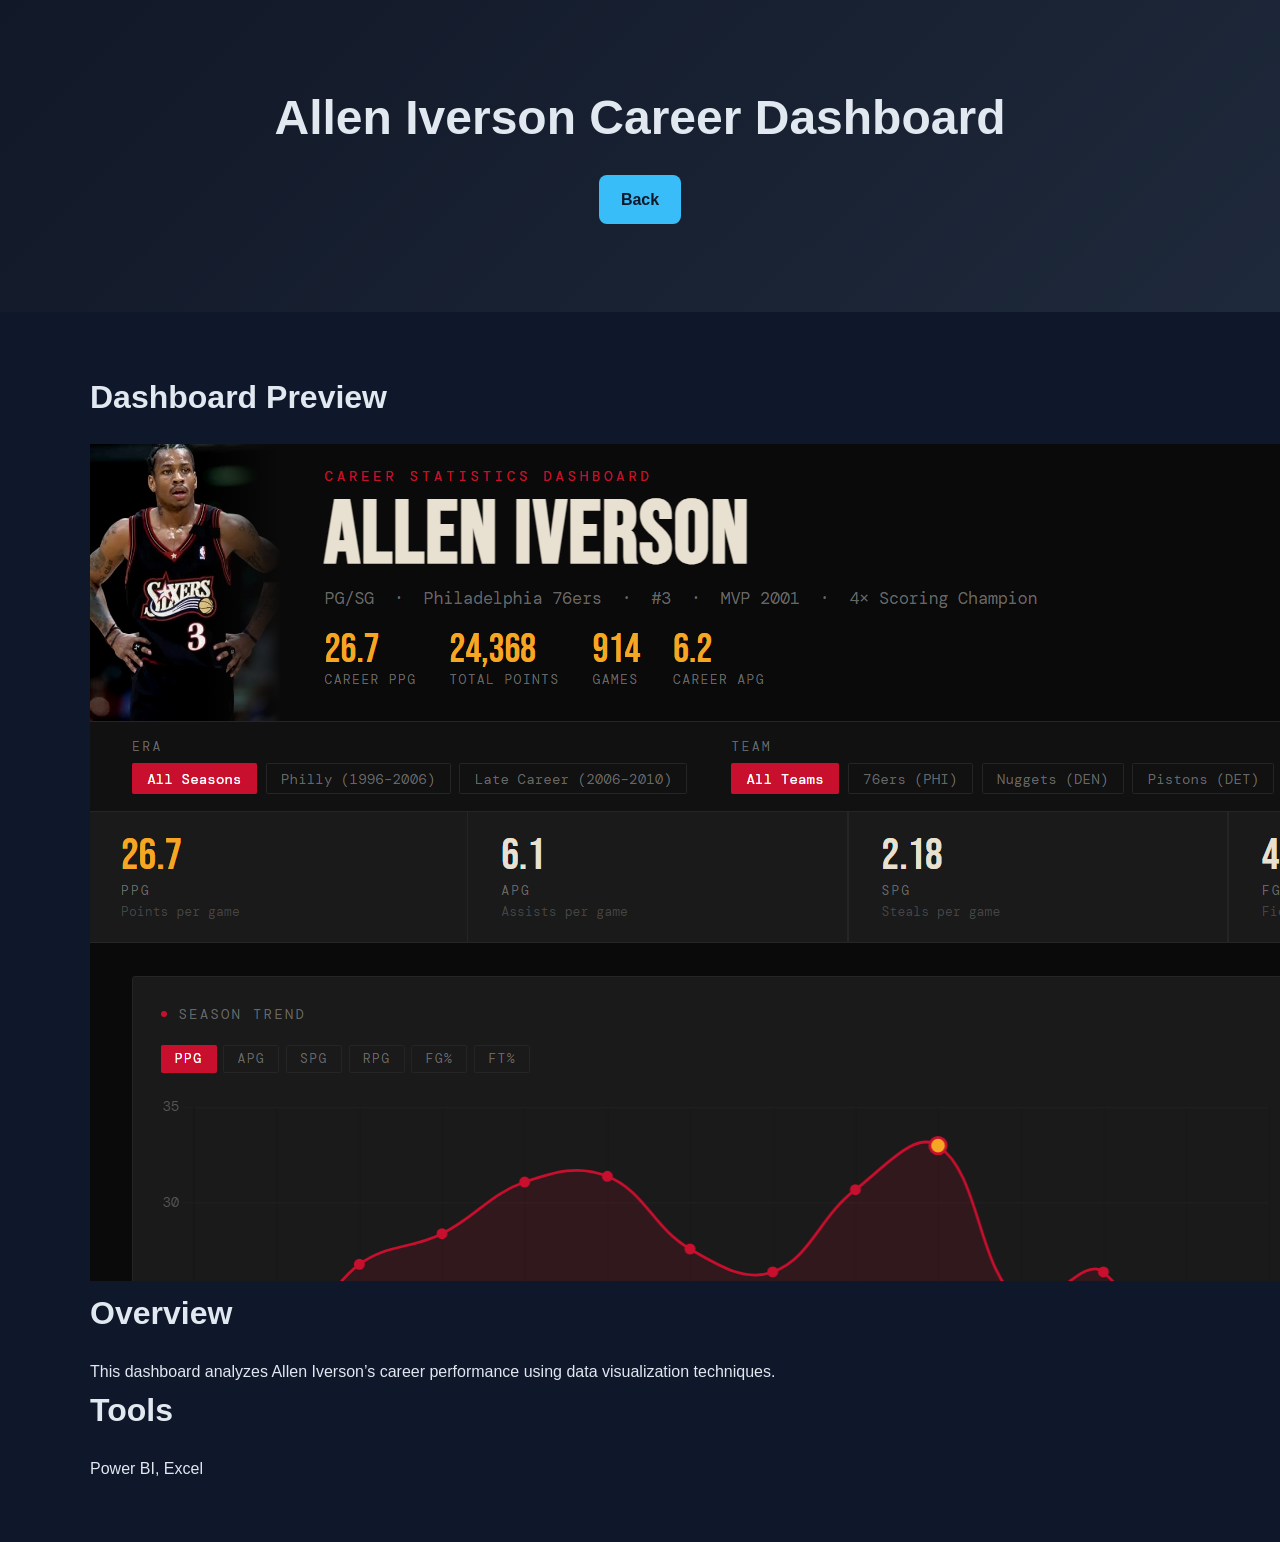
==== iverson.html @ c3a84aa7 "Create iverson.html" ====
<!DOCTYPE html>
<html lang="en">
<head>
  <meta charset="UTF-8" />
  <meta name="viewport" content="width=device-width, initial-scale=1.0" />
  <title>Allen Iverson Dashboard</title>
  <link rel="stylesheet" href="style.css" />
</head>
<body>

<section class="hero">
  <div class="container">
    <h1>Allen Iverson Career Dashboard</h1>
    <a href="index.html" class="btn">Back</a>
  </div>
</section>

<section class="section">
  <div class="container">

    <h2>Dashboard Preview</h2>
    <img src="iverson-dashboard.png" class="project-image" />

    <h2>Overview</h2>
    <p>
      This dashboard analyzes Allen Iverson’s career performance using data visualization techniques.
    </p>

    <h2>Tools</h2>
    <p>Power BI, Excel</p>

  </div>
</section>

</body>
</html>
---- style.css ----
* {
  box-sizing: border-box;
  margin: 0;
  padding: 0;
}

body {
  font-family: Arial, sans-serif;
  background-color: #0f172a;
  color: #e2e8f0;
  line-height: 1.6;
}

.container {
  width: 90%;
  max-width: 1100px;
  margin: 0 auto;
}

.hero {
  padding: 80px 0;
  background: linear-gradient(135deg, #111827, #1e293b);
  text-align: center;
}

.hero h1 {
  font-size: 3rem;
  margin-bottom: 10px;
}

.tagline {
  font-size: 1.2rem;
  color: #94a3b8;
  margin-bottom: 20px;
}

.intro {
  max-width: 750px;
  margin: 0 auto 30px;
  font-size: 1.05rem;
}

.hero-buttons {
  margin-top: 20px;
}

.btn {
  display: inline-block;
  background-color: #38bdf8;
  color: #0f172a;
  text-decoration: none;
  padding: 12px 22px;
  border-radius: 8px;
  font-weight: bold;
  margin: 8px;
}

.btn-outline {
  background-color: transparent;
  border: 2px solid #38bdf8;
  color: #38bdf8;
}

.section {
  padding: 60px 0;
}

.section h2 {
  font-size: 2rem;
  margin-bottom: 20px;
}

.alt {
  background-color: #1e293b;
}

.skills-grid {
  display: flex;
  flex-wrap: wrap;
  gap: 12px;
  margin-top: 20px;
}

.skill-pill {
  background-color: #334155;
  color: #e2e8f0;
  padding: 10px 16px;
  border-radius: 999px;
  font-size: 0.95rem;
}

.project-grid {
  display: grid;
  grid-template-columns: repeat(auto-fit, minmax(280px, 1fr));
  gap: 25px;
  margin-top: 30px;
}

.project-card {
  background-color: #1e293b;
  padding: 25px;
  border-radius: 14px;
  box-shadow: 0 4px 15px rgba(0, 0, 0, 0.25);
}

.project-card h3 {
  margin-bottom: 10px;
}

.project-tools {
  color: #38bdf8;
  font-weight: bold;
  margin-bottom: 12px;
}

.project-card ul {
  margin: 15px 0 20px 20px;
}

.project-link {
  color: #38bdf8;
  text-decoration: none;
  font-weight: bold;
}

.project-link:hover,
a:hover {
  text-decoration: underline;
}

a {
  color: #7dd3fc;
}

footer {
  text-align: center;
  padding: 25px 0;
  background-color: #111827;
  color: #94a3b8;
}
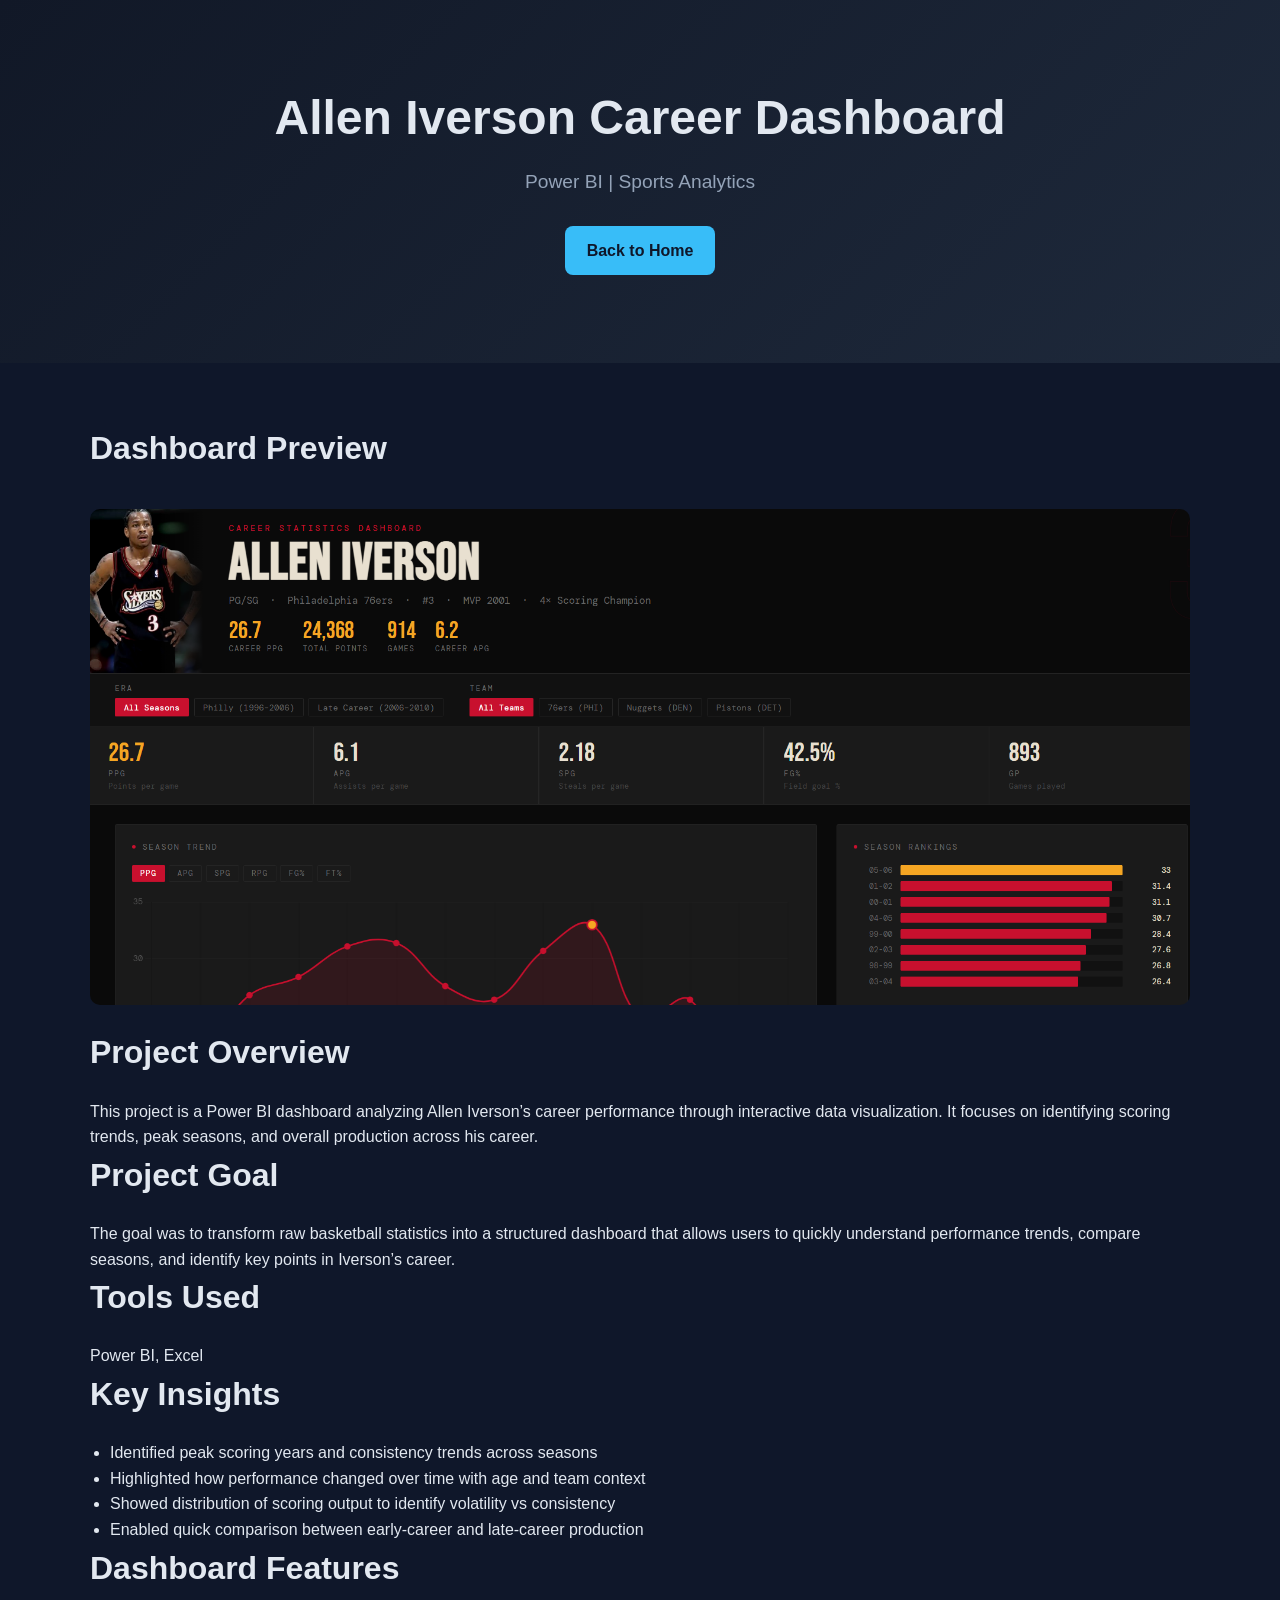
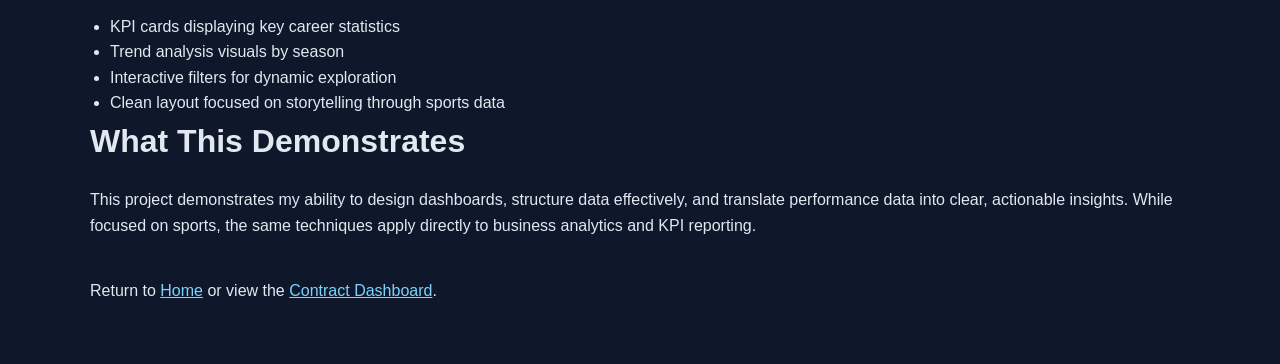
==== commit 5dd4b940: "Enhance Iverson dashboard content and title Updated the title and enhanced the content of the Allen " ====
--- a/iverson.html
+++ b/iverson.html
@@ -3,34 +3,71 @@
 <head>
   <meta charset="UTF-8" />
   <meta name="viewport" content="width=device-width, initial-scale=1.0" />
-  <title>Allen Iverson Dashboard</title>
+  <title>Allen Iverson Career Dashboard | Lang Bide</title>
   <link rel="stylesheet" href="style.css" />
 </head>
 <body>
 
-<section class="hero">
-  <div class="container">
-    <h1>Allen Iverson Career Dashboard</h1>
-    <a href="index.html" class="btn">Back</a>
-  </div>
-</section>
+  <section class="hero">
+    <div class="container">
+      <h1>Allen Iverson Career Dashboard</h1>
+      <p class="tagline">Power BI | Sports Analytics</p>
+      <a href="index.html" class="btn">Back to Home</a>
+    </div>
+  </section>
 
-<section class="section">
-  <div class="container">
+  <section class="section">
+    <div class="container">
 
-    <h2>Dashboard Preview</h2>
-    <img src="iverson-dashboard.png" class="project-image" />
+      <h2>Dashboard Preview</h2>
+      <img src="iverson-dashboard.png" alt="Allen Iverson Dashboard" class="project-image" />
 
-    <h2>Overview</h2>
-    <p>
-      This dashboard analyzes Allen Iverson’s career performance using data visualization techniques.
-    </p>
+      <h2>Project Overview</h2>
+      <p>
+        This project is a Power BI dashboard analyzing Allen Iverson’s career performance through interactive data visualization. 
+        It focuses on identifying scoring trends, peak seasons, and overall production across his career.
+      </p>
 
-    <h2>Tools</h2>
-    <p>Power BI, Excel</p>
+      <h2>Project Goal</h2>
+      <p>
+        The goal was to transform raw basketball statistics into a structured dashboard that allows users to quickly understand 
+        performance trends, compare seasons, and identify key points in Iverson’s career.
+      </p>
 
-  </div>
-</section>
+      <h2>Tools Used</h2>
+      <p>Power BI, Excel</p>
+
+      <h2>Key Insights</h2>
+      <ul style="margin-left: 20px;">
+        <li>Identified peak scoring years and consistency trends across seasons</li>
+        <li>Highlighted how performance changed over time with age and team context</li>
+        <li>Showed distribution of scoring output to identify volatility vs consistency</li>
+        <li>Enabled quick comparison between early-career and late-career production</li>
+      </ul>
+
+      <h2>Dashboard Features</h2>
+      <ul style="margin-left: 20px;">
+        <li>KPI cards displaying key career statistics</li>
+        <li>Trend analysis visuals by season</li>
+        <li>Interactive filters for dynamic exploration</li>
+        <li>Clean layout focused on storytelling through sports data</li>
+      </ul>
+
+      <h2>What This Demonstrates</h2>
+      <p>
+        This project demonstrates my ability to design dashboards, structure data effectively, and translate performance data into 
+        clear, actionable insights. While focused on sports, the same techniques apply directly to business analytics and KPI reporting.
+      </p>
+
+      <div style="margin-top:40px;">
+        <p>
+          Return to <a href="index.html">Home</a> or view the 
+          <a href="powerbi.html">Contract Dashboard</a>.
+        </p>
+      </div>
+
+    </div>
+  </section>
 
 </body>
 </html>
--- a/style.css
+++ b/style.css
@@ -138,3 +138,14 @@
   background-color: #111827;
   color: #94a3b8;
 }
+.headshot {
+  width: 150px;
+  border-radius: 50%;
+  margin-bottom: 20px;
+}
+
+.project-image {
+  width: 100%;
+  margin: 15px 0;
+  border-radius: 10px;
+}
